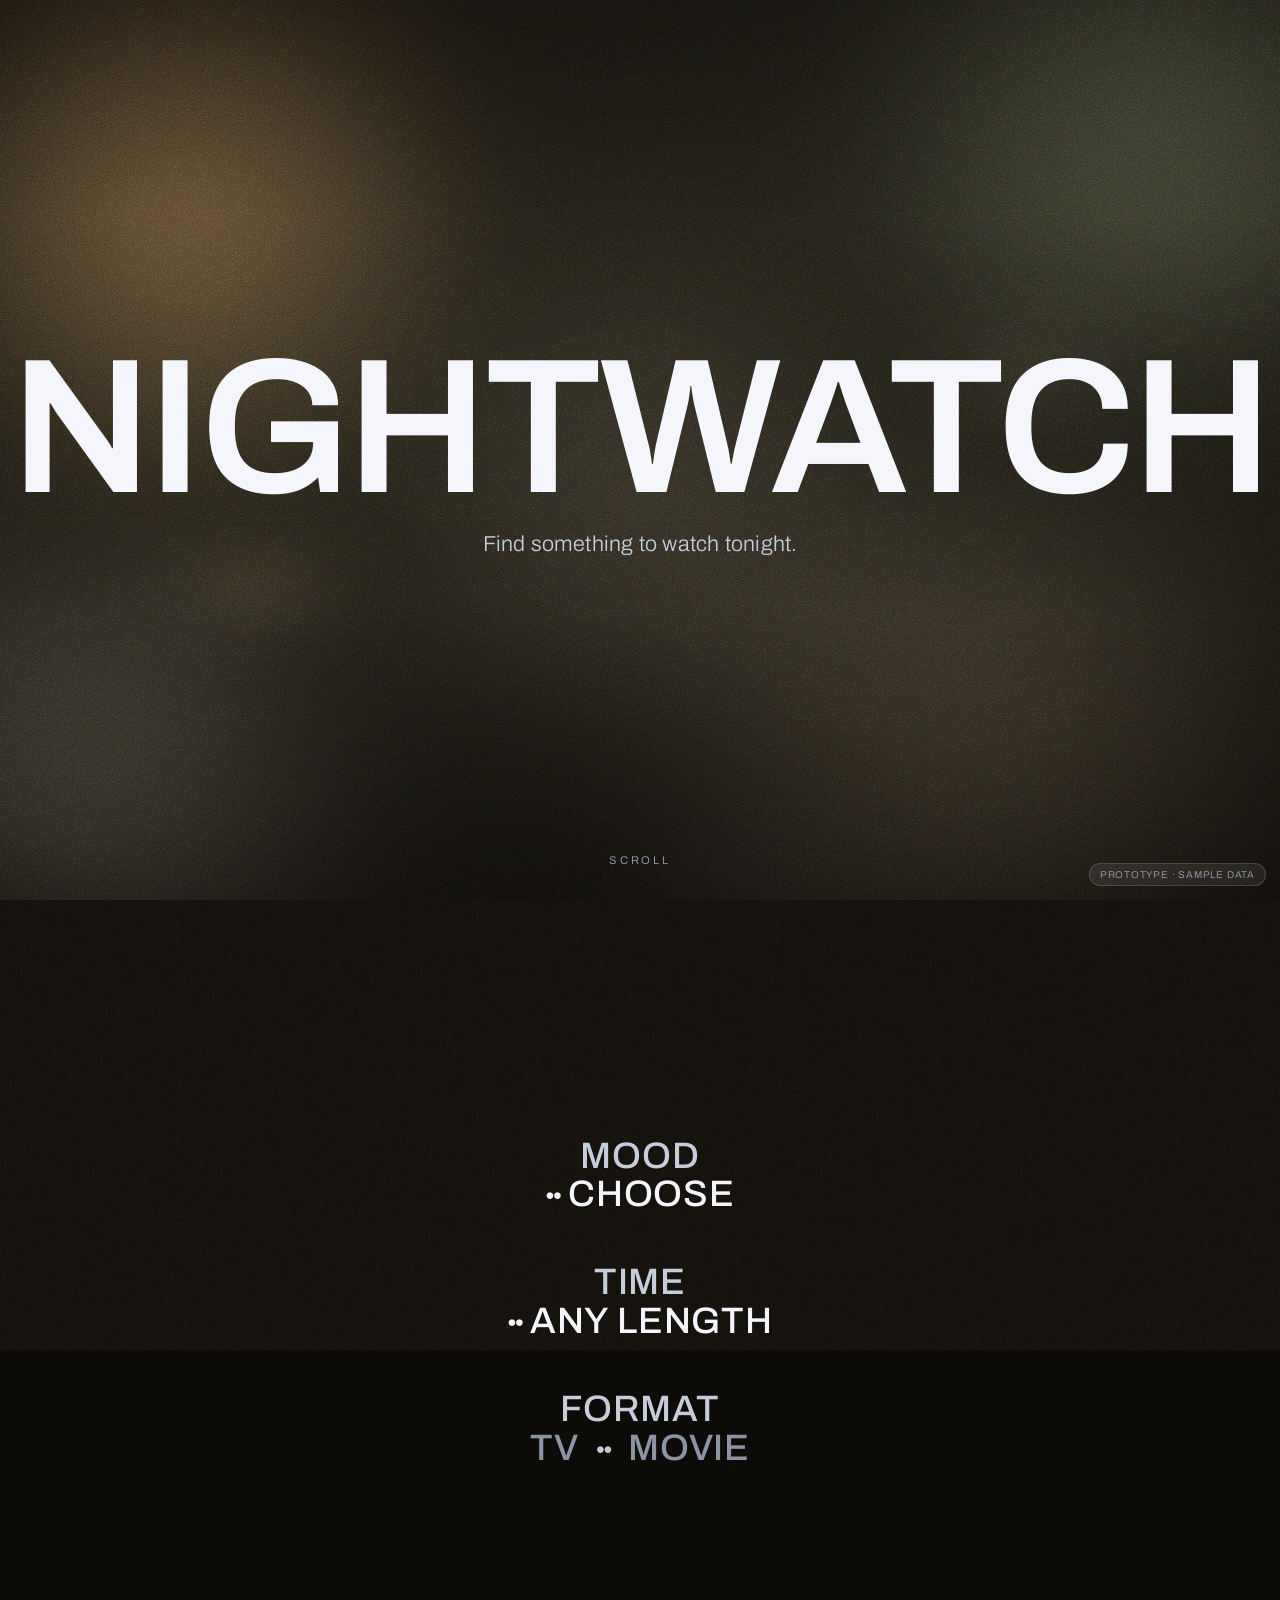
==== index.html @ 4f08831d "Fix hover info overlay hidden behind poster image (z-index)" ====
<!DOCTYPE html>
<html lang="en">
<head>
<meta charset="UTF-8" />
<meta name="viewport" content="width=device-width, initial-scale=1.0" />
<title>NightWatch — prototype</title>
<link rel="preconnect" href="https://fonts.googleapis.com" />
<link rel="preconnect" href="https://fonts.gstatic.com" crossorigin />
<link href="https://fonts.googleapis.com/css2?family=Archivo:wght@300;400;500;600;700&display=swap" rel="stylesheet" />
<style>
  :root {
    /* frosted pastel palette (from background inspo) */
    --sage: #b9c6ac;
    --blue: #a6bcc6;
    --cream: #ecebe0;
    --mist: #cdd6cf;

    --ink: #f4f6fb;          /* primary text (white) */
    --ink-dim: #c6cdda;      /* secondary text */
    --ink-faint: #8b93a4;    /* faint labels */
    --accent: #0a0a0a;       /* neutral black (no color accent) */
    --accent-warm: #0a0a0a;  /* neutral black (no color accent) */

    --font-display: "Archivo", "Helvetica Neue", Helvetica, Arial, sans-serif;
    --font-body: "Archivo", "Helvetica Neue", Helvetica, Arial, sans-serif;
    --font-mono: "Archivo", "Helvetica Neue", Helvetica, Arial, sans-serif;
  }

  * { box-sizing: border-box; }
  html { scroll-behavior: smooth; background: #0d0b08; }

  body {
    margin: 0;
    font-family: var(--font-body);
    color: var(--ink);
    min-height: 100vh;
    overflow-x: hidden;
    background: transparent;
  }

  /* moving, out-of-focus photographic backdrop */
  .bg { position: fixed; inset: 0; z-index: -1; overflow: hidden; background: #0d0b08; }
  .bg-scene {
    position: absolute; inset: -22%;
    filter: blur(72px) saturate(1.15);
    will-change: transform;
    animation: drift 46s ease-in-out infinite alternate;
    background:
      radial-gradient(38vw 40vw at 25% 30%, rgba(200,152,98,0.55) 0%, transparent 62%),   /* warm amber */
      radial-gradient(42vw 44vw at 78% 22%, rgba(150,160,120,0.42) 0%, transparent 60%),  /* sage */
      radial-gradient(46vw 48vw at 68% 78%, rgba(120,108,84,0.52) 0%, transparent 62%),   /* olive brown */
      radial-gradient(40vw 42vw at 20% 82%, rgba(212,198,170,0.40) 0%, transparent 60%),  /* cream fog */
      radial-gradient(32vw 32vw at 50% 55%, rgba(64,58,46,0.60) 0%, transparent 70%),     /* dark core */
      linear-gradient(155deg, #14110c 0%, #1b1a14 45%, #0f0d0a 100%);
  }
  .bg-streaks {
    position: absolute; inset: -25%;
    filter: blur(34px);
    opacity: 0.5;
    mix-blend-mode: screen;
    will-change: transform;
    animation: drift2 37s ease-in-out infinite alternate;
    background:
      radial-gradient(13vw 3vw at 30% 60%, rgba(255,190,120,0.55), transparent 70%),
      radial-gradient(10vw 2.4vw at 70% 44%, rgba(255,222,172,0.42), transparent 70%),
      radial-gradient(15vw 3vw at 56% 82%, rgba(200,240,205,0.22), transparent 70%);
  }
  .bg-veil {
    position: absolute; inset: 0;
    background:
      radial-gradient(120vw 92vh at 50% 42%, transparent 0%, rgba(8,7,5,0.30) 68%, rgba(6,5,4,0.72) 100%),
      linear-gradient(180deg, rgba(6,5,4,0.38) 0%, transparent 24%, transparent 68%, rgba(6,5,4,0.58) 100%);
  }
  @keyframes drift {
    0%   { transform: translate3d(-3%, -2%, 0) scale(1.14) rotate(0.6deg); }
    100% { transform: translate3d(4%, 3%, 0) scale(1.3) rotate(-0.6deg); }
  }
  @keyframes drift2 {
    0%   { transform: translate3d(2%, 1%, 0) scale(1.1); }
    100% { transform: translate3d(-3%, -2%, 0) scale(1.26); }
  }
  @media (prefers-reduced-motion: reduce) {
    .bg-scene, .bg-streaks { animation: none; }
  }

  /* film-grain overlay — coarse base layer */
  body::before {
    content: "";
    position: fixed;
    inset: -50%;
    width: 200%;
    height: 200%;
    z-index: 0;
    pointer-events: none;
    opacity: 0.85;
    background-image: url("data:image/svg+xml,%3Csvg xmlns='http://www.w3.org/2000/svg' width='200' height='200'%3E%3Cfilter id='n'%3E%3CfeTurbulence type='fractalNoise' baseFrequency='0.72' numOctaves='4' stitchTiles='stitch'/%3E%3C/filter%3E%3Crect width='100%25' height='100%25' filter='url(%23n)'/%3E%3C/svg%3E");
    mix-blend-mode: soft-light;
    animation: grain 0.6s steps(4) infinite;
  }
  /* film-grain overlay — fine sharp layer */
  body::after {
    content: "";
    position: fixed;
    inset: -50%;
    width: 200%;
    height: 200%;
    z-index: 0;
    pointer-events: none;
    opacity: 0.45;
    background-image: url("data:image/svg+xml,%3Csvg xmlns='http://www.w3.org/2000/svg' width='140' height='140'%3E%3Cfilter id='m'%3E%3CfeTurbulence type='fractalNoise' baseFrequency='1.1' numOctaves='2' stitchTiles='stitch'/%3E%3C/filter%3E%3Crect width='100%25' height='100%25' filter='url(%23m)'/%3E%3C/svg%3E");
    mix-blend-mode: overlay;
    animation: grain 0.5s steps(3) infinite reverse;
  }
  @keyframes grain {
    0%   { transform: translate(0, 0); }
    25%  { transform: translate(-4%, 3%); }
    50%  { transform: translate(3%, -4%); }
    75%  { transform: translate(-3%, -2%); }
    100% { transform: translate(2%, 4%); }
  }
  @media (prefers-reduced-motion: reduce) {
    body::before, body::after { animation: none; }
  }

  /* ---------- HERO ---------- */
  .hero {
    position: sticky;
    top: 0;
    height: 100vh;
    display: flex;
    flex-direction: column;
    align-items: center;
    justify-content: center;
    text-align: center;
    z-index: 1;
    will-change: opacity, transform;
  }
  .hero-title {
    font-family: var(--font-display);
    font-weight: 600;
    letter-spacing: -0.02em;
    line-height: 0.88;
    margin: 0;
    font-size: clamp(3rem, 15vw, 14rem);
    color: var(--ink);
    white-space: nowrap;
  }
  .hero-tagline {
    margin: 20px 0 0;
    font-family: var(--font-body);
    font-size: clamp(0.95rem, 2vw, 1.35rem);
    font-weight: 300;
    color: var(--ink-dim);
    letter-spacing: 0.01em;
  }
  .scroll-cue {
    position: absolute;
    bottom: 34px;
    font-family: var(--font-mono);
    color: var(--ink-faint);
    font-size: 0.7rem;
    letter-spacing: 0.25em;
    text-transform: uppercase;
    animation: bob 2.2s ease-in-out infinite;
  }
  @keyframes bob {
    0%, 100% { transform: translateY(0); opacity: 0.6; }
    50% { transform: translateY(6px); opacity: 1; }
  }

  /* ---------- CHOOSER ---------- */
  .chooser {
    position: relative;
    z-index: 2;
    min-height: 100vh;
    display: flex;
    flex-direction: column;
    align-items: center;
    justify-content: center;
    gap: 40px;
    padding: 80px 24px;
    text-align: center;
  }
  /* ---------- CHOOSER (end-credits style) ---------- */
  .credits {
    display: flex;
    flex-direction: column;
    align-items: center;
    gap: clamp(30px, 5.5vh, 58px);
    font-family: var(--font-display);
    text-transform: uppercase;
    color: var(--ink);
  }
  .credit {
    position: relative;
    cursor: pointer;
    text-align: center;
    line-height: 1.05;
    letter-spacing: 0.05em;
    font-weight: 500;
  }
  .credit-role {
    display: block;
    font-size: clamp(1.3rem, 3.2vw, 2.3rem);
    color: var(--ink-dim);
  }
  .credit-value {
    display: block;
    font-size: clamp(1.3rem, 3.2vw, 2.3rem);
    color: var(--ink);
    transition: opacity 0.2s, color 0.2s;
  }
  .credit-value::before {
    content: "\25CF\25CF";
    font-size: 0.42em;
    vertical-align: 0.4em;
    letter-spacing: -0.12em;
    margin-right: 0.5em;
  }
  .credit:hover .credit-value { opacity: 0.6; }
  .credit.chosen .credit-value { color: #fff; }
  .credit .menu { letter-spacing: normal; }

  /* format row (TV / Movie) */
  .credit.credit-format { cursor: default; }
  .credit.credit-format:hover .credit-value { opacity: 1; }
  .credit-value.fmt::before { content: none; }
  .type-word {
    cursor: pointer;
    color: var(--ink-faint);
    transition: color 0.2s, opacity 0.2s;
  }
  .type-word:hover { color: var(--ink); opacity: 0.85; }
  .type-word.active { color: #fff; }
  .fmt-dots {
    font-size: 0.42em;
    vertical-align: 0.4em;
    letter-spacing: -0.12em;
    margin: 0 0.55em;
    color: var(--ink-dim);
  }

  /* dropdown */
  .menu {
    position: absolute;
    top: calc(100% + 16px);
    left: 50%;
    transform: translateX(-50%) translateY(6px);
    min-width: 300px;
    background: rgba(18, 15, 11, 0.9);
    backdrop-filter: blur(20px) saturate(1.1);
    -webkit-backdrop-filter: blur(20px) saturate(1.1);
    border: 1px solid rgba(255, 255, 255, 0.12);
    border-radius: 6px;
    box-shadow: 0 26px 70px rgba(0, 0, 0, 0.6);
    padding: 10px;
    opacity: 0;
    visibility: hidden;
    transition: opacity 0.2s, transform 0.2s;
    z-index: 20;
    text-align: center;
  }
  .menu.open { opacity: 1; visibility: visible; transform: translateX(-50%) translateY(0); }
  .menu-item {
    display: flex; flex-direction: column; gap: 3px;
    padding: 12px 16px; border-radius: 4px; cursor: pointer;
    transition: background 0.15s;
  }
  .menu-item:hover { background: rgba(255, 255, 255, 0.06); }
  .menu-item .mi-title {
    font-family: var(--font-display); font-size: 1rem; font-weight: 500;
    text-transform: uppercase; letter-spacing: 0.05em; color: #fff; line-height: 1.25;
  }
  .menu-item .mi-title::before {
    content: "\25CF\25CF";
    font-size: 0.4em; vertical-align: 0.35em;
    letter-spacing: -0.12em; margin-right: 0.5em;
    opacity: 0; transition: opacity 0.15s;
  }
  .menu-item:hover .mi-title::before { opacity: 1; }
  .menu-item .mi-sub {
    font-family: var(--font-body); font-size: 0.82rem; font-weight: 400;
    text-transform: none; color: var(--ink-dim);
    letter-spacing: 0.01em; line-height: 1.45; margin-top: 1px;
  }

  /* show me */
  .showme-wrap { min-height: 56px; display: flex; align-items: center; justify-content: center; }
  .showme {
    font-family: var(--font-display);
    font-size: clamp(1.4rem, 3.2vw, 2.2rem);
    font-weight: 500;
    cursor: pointer;
    color: var(--ink);
    letter-spacing: -0.01em;
    opacity: 0;
    transform: translateY(10px);
    transition: opacity 0.4s, transform 0.4s;
    pointer-events: none;
  }
  .showme.visible { opacity: 1; transform: translateY(0); pointer-events: auto; }
  .showme::after { content: " \2192"; }
  .showme:hover { opacity: 0.6; }

  /* ---------- RESULTS (row of posters, hover to enlarge) ---------- */
  .results-wrap {
    position: relative;
    z-index: 2;
    min-height: 90vh;
    display: flex;
    flex-direction: column;
    align-items: center;
    justify-content: center;
    padding: 40px 24px 120px;
    gap: 26px;
  }

  .results {
    display: flex;
    flex-wrap: nowrap;
    justify-content: center;
    align-items: center;
    gap: clamp(12px, 1.6vw, 24px);
    width: 100%;
    max-width: 1200px;
    min-height: 420px;
  }

  .poster-item {
    position: relative;
    flex: 0 0 auto;
    width: clamp(96px, 12.5vw, 165px);
    aspect-ratio: 2 / 3;
    border-radius: 6px;
    overflow: hidden;
    cursor: pointer;
    box-shadow: 0 14px 34px rgba(40, 45, 55, 0.22);
    transition: width 0.55s cubic-bezier(0.2, 0.75, 0.2, 1),
                box-shadow 0.4s, border-radius 0.4s;
    animation: rise 0.6s ease both;
  }
  @keyframes rise { from { opacity: 0; transform: translateY(22px);} to { opacity: 1; transform: translateY(0);} }
  .poster-item:hover {
    width: clamp(260px, 32vw, 380px);
    z-index: 10;
    box-shadow: 0 30px 70px rgba(40, 45, 55, 0.4);
    border-radius: 8px;
  }

  .poster-bg {
    position: absolute; inset: 0;
    display: flex; align-items: flex-end;
    padding: 16px;
    background-size: cover;
    background-position: center;
    background-repeat: no-repeat;
  }
  .poster-img {
    position: absolute; inset: 0;
    width: 100%; height: 100%;
    object-fit: cover;
    display: block;
    z-index: 1;
    transition: filter 0.45s ease;
  }
  .poster-item:hover .poster-img { filter: brightness(0.42) saturate(0.95); }
  .poster-name {
    font-family: var(--font-display);
    font-weight: 700;
    color: #fff;
    font-size: 1.15rem;
    line-height: 1.1;
    text-shadow: 0 2px 16px rgba(0,0,0,0.5);
    transition: opacity 0.3s;
  }
  .poster-item:hover .poster-name { opacity: 0; }

  .poster-badge {
    position: absolute; top: 14px; left: 14px;
    z-index: 3;
    font-family: var(--font-mono);
    font-size: 0.6rem; font-weight: 500;
    text-transform: uppercase; letter-spacing: 0.1em;
    color: #fff;
    background: rgba(0,0,0,0.35);
    backdrop-filter: blur(4px);
    padding: 4px 8px; border-radius: 4px;
  }

  .info {
    position: absolute; inset: 0;
    z-index: 2;
    background: linear-gradient(180deg, rgba(8,7,5,0.28) 0%, rgba(8,7,5,0.40) 55%, rgba(8,7,5,0.62) 100%);
    padding: 22px;
    display: flex; flex-direction: column; justify-content: flex-end; gap: 8px;
    opacity: 0;
    transition: opacity 0.4s ease 0.1s;
    pointer-events: none;
    color: #fff;
  }
  .poster-item:hover .info { opacity: 1; pointer-events: auto; }
  .info h3 { font-family: var(--font-display); margin: 0; font-size: 1.5rem; font-weight: 700; line-height: 1.05; }
  .info .meta {
    font-family: var(--font-mono);
    font-size: 0.7rem; letter-spacing: 0.06em;
    color: rgba(255,255,255,0.82);
    display: flex; flex-wrap: wrap; gap: 4px 12px;
  }
  .info .overview {
    font-family: var(--font-body); font-weight: 300; font-size: 0.85rem; line-height: 1.5;
    color: rgba(255,255,255,0.9);
    display: -webkit-box; -webkit-line-clamp: 4; line-clamp: 4; -webkit-box-orient: vertical; overflow: hidden;
  }
  .info .stream-label {
    font-family: var(--font-mono); font-size: 0.6rem; letter-spacing: 0.1em; text-transform: uppercase;
    color: rgba(255,255,255,0.6); margin-top: 2px;
  }
  .chips { display: flex; flex-wrap: wrap; gap: 5px; }
  .chip {
    font-family: var(--font-mono); font-size: 0.66rem;
    padding: 3px 8px; border-radius: 4px;
    background: rgba(255,255,255,0.18); color: #fff;
  }
  .watched-btn {
    margin-top: 8px;
    align-self: flex-start;
    border: 1.5px solid rgba(255,255,255,0.5);
    background: transparent;
    color: #fff;
    font-family: var(--font-mono);
    font-size: 0.72rem; letter-spacing: 0.06em; text-transform: uppercase;
    padding: 8px 14px; border-radius: 6px; cursor: pointer;
    transition: all 0.18s;
  }
  .watched-btn:hover { background: rgba(255,255,255,0.15); border-color: #fff; }
  .poster-item.watched .watched-btn { background: var(--accent-warm); border-color: var(--accent-warm); }
  .poster-item.watched::after {
    content: "✓ Watched"; position: absolute; top: 14px; right: 14px; z-index: 4;
    font-family: var(--font-mono); font-size: 0.6rem; letter-spacing: 0.06em;
    background: var(--accent-warm); color: #fff; padding: 4px 8px; border-radius: 4px;
  }
  .poster-item.watched .poster-bg { filter: grayscale(0.6) brightness(0.75); }

  .empty {
    font-family: var(--font-body); font-weight: 300;
    text-align: center; color: var(--ink-dim); max-width: 480px;
  }

  .proto-tag {
    position: fixed; bottom: 14px; right: 14px; z-index: 50;
    font-family: var(--font-mono);
    font-size: 0.62rem; letter-spacing: 0.08em; text-transform: uppercase;
    color: var(--ink-faint);
    background: rgba(255,255,255,0.08);
    border: 1px solid rgba(255,255,255,0.15);
    padding: 5px 10px; border-radius: 999px;
  }
</style>
</head>
<body>
  <div class="bg" aria-hidden="true">
    <div class="bg-scene"></div>
    <div class="bg-streaks"></div>
    <div class="bg-veil"></div>
  </div>

  <!-- HERO -->
  <header class="hero" id="hero">
    <h1 class="hero-title">NIGHTWATCH</h1>
    <p class="hero-tagline">Find something to watch tonight.</p>
    <div class="scroll-cue">scroll</div>
  </header>

  <!-- CHOOSER -->
  <main class="chooser" id="chooser">
    <div class="credits">
      <div class="credit" id="mood-word">
        <span class="credit-role">Mood</span>
        <span class="credit-value" id="mood-value">Choose</span>
        <div class="menu" id="mood-menu"></div>
      </div>
      <div class="credit" id="time-word">
        <span class="credit-role">Time</span>
        <span class="credit-value" id="time-value">Any length</span>
        <div class="menu" id="time-menu"></div>
      </div>
      <div class="credit credit-format">
        <span class="credit-role">Format</span>
        <span class="credit-value fmt">
          <span class="type-word" id="type-tv" data-type="tv">TV</span>
          <span class="fmt-dots">●●</span>
          <span class="type-word" id="type-movie" data-type="movie">Movie</span>
        </span>
      </div>
    </div>

    <div class="showme-wrap">
      <span class="showme" id="showme">show me</span>
    </div>
  </main>

  <!-- RESULTS -->
  <section class="results-wrap" id="results-wrap">
    <div class="results" id="results"></div>
  </section>

  <div class="proto-tag">prototype · sample data</div>

<script>
/* ---------------- Sample catalog (self-contained, no key needed) ---------------- */
const CATALOG = [
  { id:1001, type:"movie", title:"The Quiet Coast", rating:7.4, runtime:96, year:"2022",
    overview:"A burnt-out chef retreats to a sleepy seaside town and slowly rediscovers what matters over long, warm evenings.",
    genres:[18,10749], providers:["Netflix","Prime Video"] },
  { id:1002, type:"movie", title:"Midnight Circuit", rating:7.9, runtime:118, year:"2023",
    overview:"A heist crew has one night to pull off the impossible before the city's power grid reboots.",
    genres:[28,53], providers:["Max"] },
  { id:1003, type:"movie", title:"Grandma's Time Machine", rating:7.1, runtime:88, year:"2021",
    overview:"Two kids and their inventor grandmother bumble through history in a shed that shouldn't work.",
    genres:[10751,16], providers:["Disney+"] },
  { id:1004, type:"movie", title:"Laugh Track", rating:6.8, runtime:92, year:"2024",
    overview:"A washed-up comedian accidentally becomes the manager of the world's worst improv troupe.",
    genres:[35], providers:["Prime Video","Hulu"] },
  { id:1005, type:"movie", title:"The Last Signal", rating:8.1, runtime:134, year:"2020",
    overview:"A lone radio astronomer picks up a message that rewrites everything we thought we knew about home.",
    genres:[878,18], providers:["Apple TV+"] },
  { id:1006, type:"movie", title:"Paper Lanterns", rating:7.6, runtime:74, year:"2023",
    overview:"A quiet, beautiful documentary following four families as they prepare for a small-town festival.",
    genres:[99], providers:["Netflix"] },
  { id:1007, type:"movie", title:"Vault 9", rating:6.5, runtime:105, year:"2019",
    overview:"A detective and a thief are locked in the same bank vault — and only one of them is telling the truth.",
    genres:[80,9648], providers:["Max","Prime Video"] },
  { id:1008, type:"movie", title:"Sunday Slow", rating:7.0, runtime:28, year:"2024",
    overview:"A gentle short film about a cat, a cup of tea, and the perfect lazy afternoon.",
    genres:[35,10751], providers:["Apple TV+"] },
  { id:1009, type:"movie", title:"Neon Harbor", rating:7.3, runtime:112, year:"2023",
    overview:"A street racer with nothing left to lose takes one final job across a rain-soaked megacity.",
    genres:[28,12], providers:["Netflix"] },
  { id:1010, type:"movie", title:"The Weight of Water", rating:8.4, runtime:128, year:"2021",
    overview:"Two estranged sisters reunite for one summer that will change how they remember everything.",
    genres:[18,10749], providers:["Max"] },
  { id:2001, type:"tv", title:"Harbor Lights", rating:8.3, runtime:50, year:"2021",
    overview:"Interwoven stories of a small fishing town, told across the seasons of a single unforgettable year.",
    genres:[18], providers:["Netflix"] },
  { id:2002, type:"tv", title:"Cosmic Drift", rating:8.0, runtime:45, year:"2022",
    overview:"The misfit crew of a salvage ship stumbles into a mystery that spans the edge of known space.",
    genres:[10765,10759], providers:["Max","Apple TV+"] },
  { id:2003, type:"tv", title:"Office Hours", rating:7.7, runtime:25, year:"2020",
    overview:"A mockumentary sitcom about the least productive, most lovable team in a struggling startup.",
    genres:[35], providers:["Hulu"] },
  { id:2004, type:"tv", title:"The Willowmere Case", rating:8.5, runtime:55, year:"2023",
    overview:"A cold-case detective returns to her hometown to solve the disappearance that shaped her childhood.",
    genres:[9648,80], providers:["Prime Video"] },
  { id:2005, type:"tv", title:"Tiny Explorers", rating:7.2, runtime:22, year:"2021",
    overview:"A warm animated series where curious kids and a friendly robot discover how the world works.",
    genres:[16,10751], providers:["Disney+"] },
  { id:2006, type:"tv", title:"Night Kitchen", rating:7.4, runtime:30, year:"2024",
    overview:"Comfort-food chefs cook through the small hours, sharing stories with the city's night owls.",
    genres:[35,18], providers:["Netflix","Hulu"] },
  { id:2007, type:"tv", title:"Signal Fire", rating:8.1, runtime:48, year:"2022",
    overview:"When the world goes dark, a group of strangers keeps a lighthouse — and each other — alive.",
    genres:[18,10765], providers:["Apple TV+"] },
  { id:2008, type:"tv", title:"The Long Con", rating:7.9, runtime:52, year:"2023",
    overview:"A charming grifter assembles a crew of misfits for the score of a lifetime, one mark at a time.",
    genres:[80,35], providers:["Max"] },
];

const GENRE_NAMES = {
  28:"Action", 12:"Adventure", 16:"Animation", 35:"Comedy", 80:"Crime",
  99:"Documentary", 18:"Drama", 10751:"Family", 14:"Fantasy", 9648:"Mystery",
  10749:"Romance", 878:"Sci-Fi", 53:"Thriller", 10759:"Action & Adventure",
  10765:"Sci-Fi & Fantasy", 27:"Horror", 36:"History", 37:"Western",
  10402:"Music", 10752:"War", 10768:"War & Politics", 10762:"Kids",
  10763:"News", 10764:"Reality", 10766:"Soap", 10767:"Talk", 10770:"TV Movie",
};

const MOODS = [
  { key:"popcorn", title:"Popcorn blockbuster", sub:"Big, loud, edge-of-your-seat fun", genres:[28,12,53,10759] },
  { key:"cozy", title:"Cozy comfort watch", sub:"Warm, easy, feel-good", genres:[35,10749,10751] },
  { key:"gripping", title:"Keep me guessing", sub:"Twists, crime & mystery", genres:[9648,80,53] },
  { key:"think", title:"Slow contemplation", sub:"Thoughtful drama & docs", genres:[18,99] },
  { key:"laugh", title:"Just make me laugh", sub:"Pure comedy", genres:[35] },
  { key:"feels", title:"All the feels", sub:"Romance & big emotions", genres:[18,10749] },
  { key:"escape", title:"A beautiful escape", sub:"Sci-fi & fantasy worlds", genres:[878,14,10765] },
  { key:"family", title:"Family movie night", sub:"Something for everyone", genres:[10751,16] },
];

const TIMES = [
  { value:0,   title:"however long", sub:"No time limit" },
  { value:30,  title:"a quick 30 min", sub:"Short & sweet" },
  { value:60,  title:"about an hour", sub:"One episode-ish" },
  { value:90,  title:"90 minutes", sub:"A tidy movie night" },
  { value:120, title:"a couple of hours", sub:"A proper feature" },
  { value:150, title:"all evening", sub:"Go epic" },
];

const state = {
  mood: null, time: null, types: new Set(),
  watched: loadWatched(),
};
function loadWatched() {
  try { return new Set(JSON.parse(localStorage.getItem("nw_watched") || "[]")); }
  catch { return new Set(); }
}
function saveWatched() { localStorage.setItem("nw_watched", JSON.stringify([...state.watched])); }

const el = {
  hero: document.getElementById("hero"),
  moodWord: document.getElementById("mood-word"),
  moodMenu: document.getElementById("mood-menu"),
  moodValue: document.getElementById("mood-value"),
  timeWord: document.getElementById("time-word"),
  timeMenu: document.getElementById("time-menu"),
  timeValue: document.getElementById("time-value"),
  typeTv: document.getElementById("type-tv"),
  typeMovie: document.getElementById("type-movie"),
  showme: document.getElementById("showme"),
  results: document.getElementById("results"),
};

/* hero fade on scroll */
window.addEventListener("scroll", () => {
  const p = Math.min(window.scrollY / (window.innerHeight * 0.6), 1);
  el.hero.style.opacity = String(1 - p);
  el.hero.style.transform = `scale(${1 - p * 0.06})`;
}, { passive: true });

/* build menus */
function buildMenu(menuEl, items, onPick) {
  menuEl.innerHTML = items.map((it, i) =>
    `<div class="menu-item" data-i="${i}">
       <span class="mi-title">${it.title}</span>
       <span class="mi-sub">${it.sub}</span>
     </div>`).join("");
  menuEl.querySelectorAll(".menu-item").forEach(node => {
    node.addEventListener("click", (e) => {
      e.stopPropagation();
      onPick(items[Number(node.dataset.i)]);
      closeMenus();
    });
  });
}
buildMenu(el.moodMenu, MOODS, (m) => {
  state.mood = m; el.moodValue.textContent = m.title;
  el.moodWord.classList.add("chosen"); maybeShowCta();
});
buildMenu(el.timeMenu, TIMES, (t) => {
  state.time = t; el.timeValue.textContent = t.title;
  el.timeWord.classList.add("chosen"); maybeShowCta();
});

el.moodWord.addEventListener("click", (e) => { e.stopPropagation(); toggleMenu(el.moodMenu); });
el.timeWord.addEventListener("click", (e) => { e.stopPropagation(); toggleMenu(el.timeMenu); });
function toggleMenu(menu) {
  const open = menu.classList.contains("open");
  closeMenus();
  if (!open) menu.classList.add("open");
}
function closeMenus() { el.moodMenu.classList.remove("open"); el.timeMenu.classList.remove("open"); }
document.addEventListener("click", closeMenus);

function pickType(type) {
  if (state.types.has(type)) state.types.delete(type);
  else state.types.add(type);
  el.typeTv.classList.toggle("active", state.types.has("tv"));
  el.typeMovie.classList.toggle("active", state.types.has("movie"));
  maybeShowCta();
}
el.typeTv.addEventListener("click", (e) => { e.stopPropagation(); pickType("tv"); });
el.typeMovie.addEventListener("click", (e) => { e.stopPropagation(); pickType("movie"); });

function maybeShowCta() {
  el.showme.classList.toggle("visible", !!(state.mood || state.time || state.types.size));
}
el.showme.addEventListener("click", (e) => { e.stopPropagation(); showResults(); });

/* ---------------- TMDb live data ---------------- */
const TMDB_KEY = "6621d30d1b3228627a6915c46c8f94c6";
const IMG_BASE = "https://image.tmdb.org/t/p/w500";
const PROVIDER_REGIONS = ["NL", "US", "GB"];

let shownIds = [];
let currentPool = [];
const providerCache = new Map();

function wid(item) { return item.type + ":" + item.id; }

function shuffle(arr) {
  for (let i = arr.length - 1; i > 0; i--) {
    const j = Math.floor(Math.random() * (i + 1));
    [arr[i], arr[j]] = [arr[j], arr[i]];
  }
  return arr;
}

async function discover(mediaType) {
  const p = new URLSearchParams({
    api_key: TMDB_KEY,
    sort_by: "popularity.desc",
    "vote_count.gte": "150",
    include_adult: "false",
    page: "1",
  });
  if (state.mood) p.set("with_genres", state.mood.genres.join("|"));
  if (mediaType === "movie" && state.time && state.time.value > 0) {
    p.set("with_runtime.lte", String(state.time.value));
  }
  const res = await fetch(`https://api.themoviedb.org/3/discover/${mediaType}?${p.toString()}`);
  if (!res.ok) throw new Error("TMDb " + res.status);
  const data = await res.json();
  return (data.results || []).map(r => ({
    id: r.id,
    type: mediaType,
    title: mediaType === "movie" ? r.title : r.name,
    rating: r.vote_average || 0,
    year: ((mediaType === "movie" ? r.release_date : r.first_air_date) || "").slice(0, 4),
    overview: r.overview || "No description available.",
    genres: r.genre_ids || [],
    poster: r.poster_path ? IMG_BASE + r.poster_path : null,
    providers: null,
  }));
}

async function buildPool() {
  const types = state.types.size ? [...state.types] : ["movie", "tv"];
  const lists = await Promise.all(types.map(t => discover(t).catch(() => [])));
  const seen = new Set();
  const pool = lists.flat().filter(x => {
    if (!x.poster) return false;
    const k = wid(x);
    if (seen.has(k)) return false;
    seen.add(k);
    return true;
  });
  return shuffle(pool);
}

async function fetchProviders(item) {
  const key = wid(item);
  if (providerCache.has(key)) return providerCache.get(key);
  try {
    const res = await fetch(`https://api.themoviedb.org/3/${item.type}/${item.id}/watch/providers?api_key=${TMDB_KEY}`);
    const data = await res.json();
    const results = data.results || {};
    let region = null;
    for (const code of PROVIDER_REGIONS) { if (results[code]) { region = results[code]; break; } }
    const flat = (region && region.flatrate) || [];
    const names = flat.slice(0, 4).map(p => p.provider_name);
    providerCache.set(key, names);
    return names;
  } catch {
    return [];
  }
}

/* posters */
function posterGradient(title) {
  let h = 0;
  for (const c of title) h = (h * 31 + c.charCodeAt(0)) % 360;
  const h2 = (h + 35) % 360;
  return `linear-gradient(150deg, hsl(${h} 45% 30%) 0%, hsl(${h2} 50% 16%) 100%)`;
}
function genreNames(ids) { return ids.map(id => GENRE_NAMES[id]).filter(Boolean); }

function createCard(item) {
  const card = document.createElement("article");
  card.className = "poster-item";
  const gnames = genreNames(item.genres);
  const posterImg = item.poster
    ? `<img class="poster-img" src="${item.poster}" alt="${(item.title || "").replace(/"/g, "&quot;")} poster" loading="lazy" onerror="this.remove()">`
    : "";
  card.innerHTML = `
    <div class="poster-bg" style="background:${posterGradient(item.title)}"><div class="poster-name">${item.title}</div></div>
    ${posterImg}
    <span class="poster-badge">${item.type === "movie" ? "Film" : "Series"}</span>
    <div class="info">
      <h3>${item.title}</h3>
      <div class="meta">
        <span>${item.year || "—"}</span><span>★ ${item.rating.toFixed(1)}</span>
        <span>${gnames.slice(0, 3).join(" · ")}</span>
      </div>
      <p class="overview">${item.overview}</p>
      <span class="stream-label">Stream on</span>
      <div class="chips"></div>
      <button class="watched-btn" type="button">Watched it</button>
    </div>`;
  card.querySelector(".watched-btn").addEventListener("click", (e) => {
    e.stopPropagation();
    onWatched(item, card);
  });
  populateProviders(item, card);
  return card;
}

async function populateProviders(item, card) {
  const chips = card.querySelector(".chips");
  const label = card.querySelector(".stream-label");
  const list = item.providers || await fetchProviders(item);
  item.providers = list;
  if (!card.isConnected) return;
  if (list.length) {
    chips.innerHTML = list.map(p => `<span class="chip">${p}</span>`).join("");
  } else {
    label.textContent = "Not on major streaming here";
    chips.innerHTML = "";
  }
}

function onWatched(item, card) {
  state.watched.add(wid(item));
  saveWatched();
  shownIds = shownIds.filter(id => id !== wid(item));
  const replacement = currentPool.find(x => !state.watched.has(wid(x)) && !shownIds.includes(wid(x)));
  if (replacement) {
    shownIds.push(wid(replacement));
    card.replaceWith(createCard(replacement));
  } else {
    card.style.transition = "opacity 0.4s ease, width 0.4s ease";
    card.style.opacity = "0";
    setTimeout(() => card.remove(), 400);
  }
}

async function showResults() {
  el.results.innerHTML = `<div class="empty">Finding something to watch…</div>`;
  scrollToResults();
  let pool;
  try {
    pool = await buildPool();
  } catch (err) {
    el.results.innerHTML = `<div class="empty">Couldn't reach the movie database — check your connection and try again.</div>`;
    return;
  }
  currentPool = pool.filter(x => !state.watched.has(wid(x)));
  const items = currentPool.slice(0, 5);
  shownIds = items.map(wid);
  el.results.innerHTML = "";
  if (items.length === 0) {
    el.results.innerHTML = `<div class="empty">Nothing matched those choices — try a different mood, format, or more time.</div>`;
    return;
  }
  items.forEach(item => el.results.appendChild(createCard(item)));
}

function scrollToResults() {
  setTimeout(() => document.getElementById("results-wrap").scrollIntoView({ behavior: "smooth", block: "start" }), 60);
}
</script>
</body>
</html>
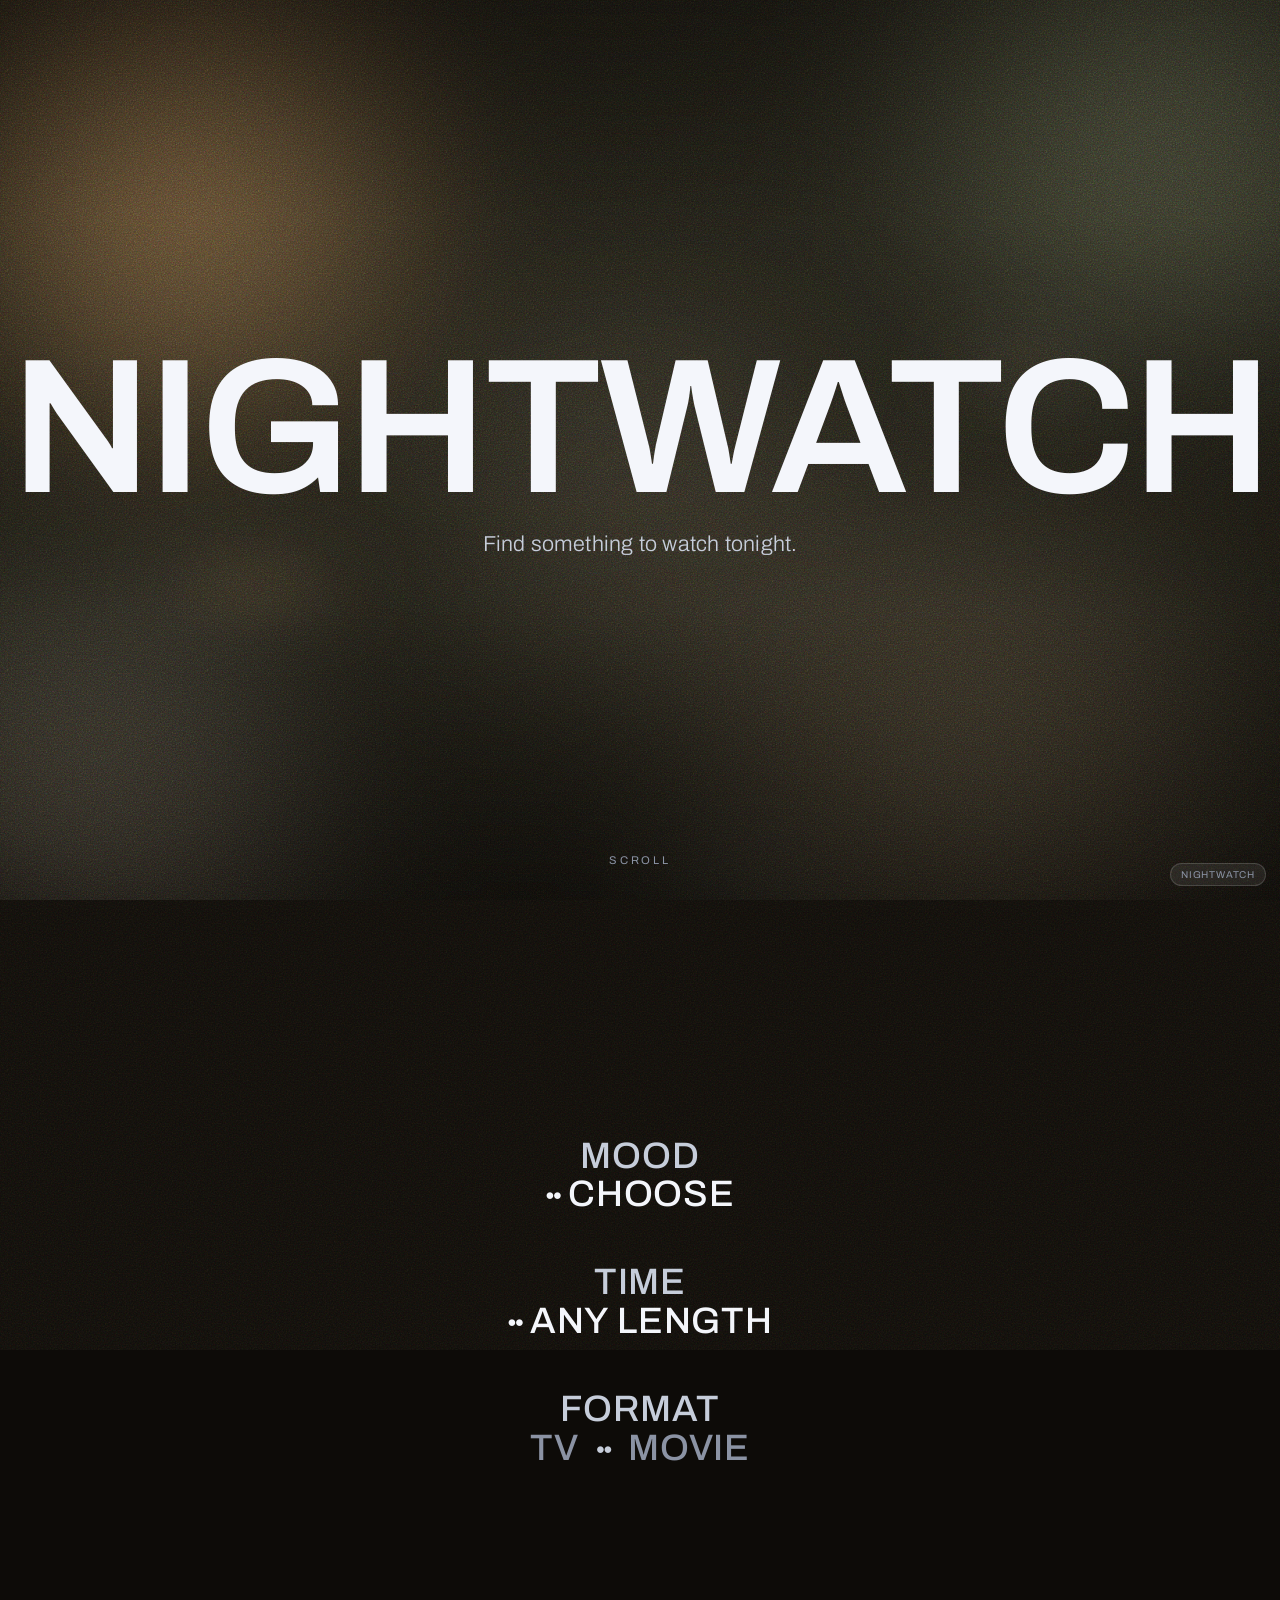
==== commit 0d684e48: "Rename footer tag to nightwatch; ensure hover overlay live" ====
--- a/index.html
+++ b/index.html
@@ -504,7 +504,7 @@
     <div class="results" id="results"></div>
   </section>
 
-  <div class="proto-tag">prototype · sample data</div>
+  <div class="proto-tag">nightwatch</div>
 
 <script>
 /* ---------------- Sample catalog (self-contained, no key needed) ---------------- */
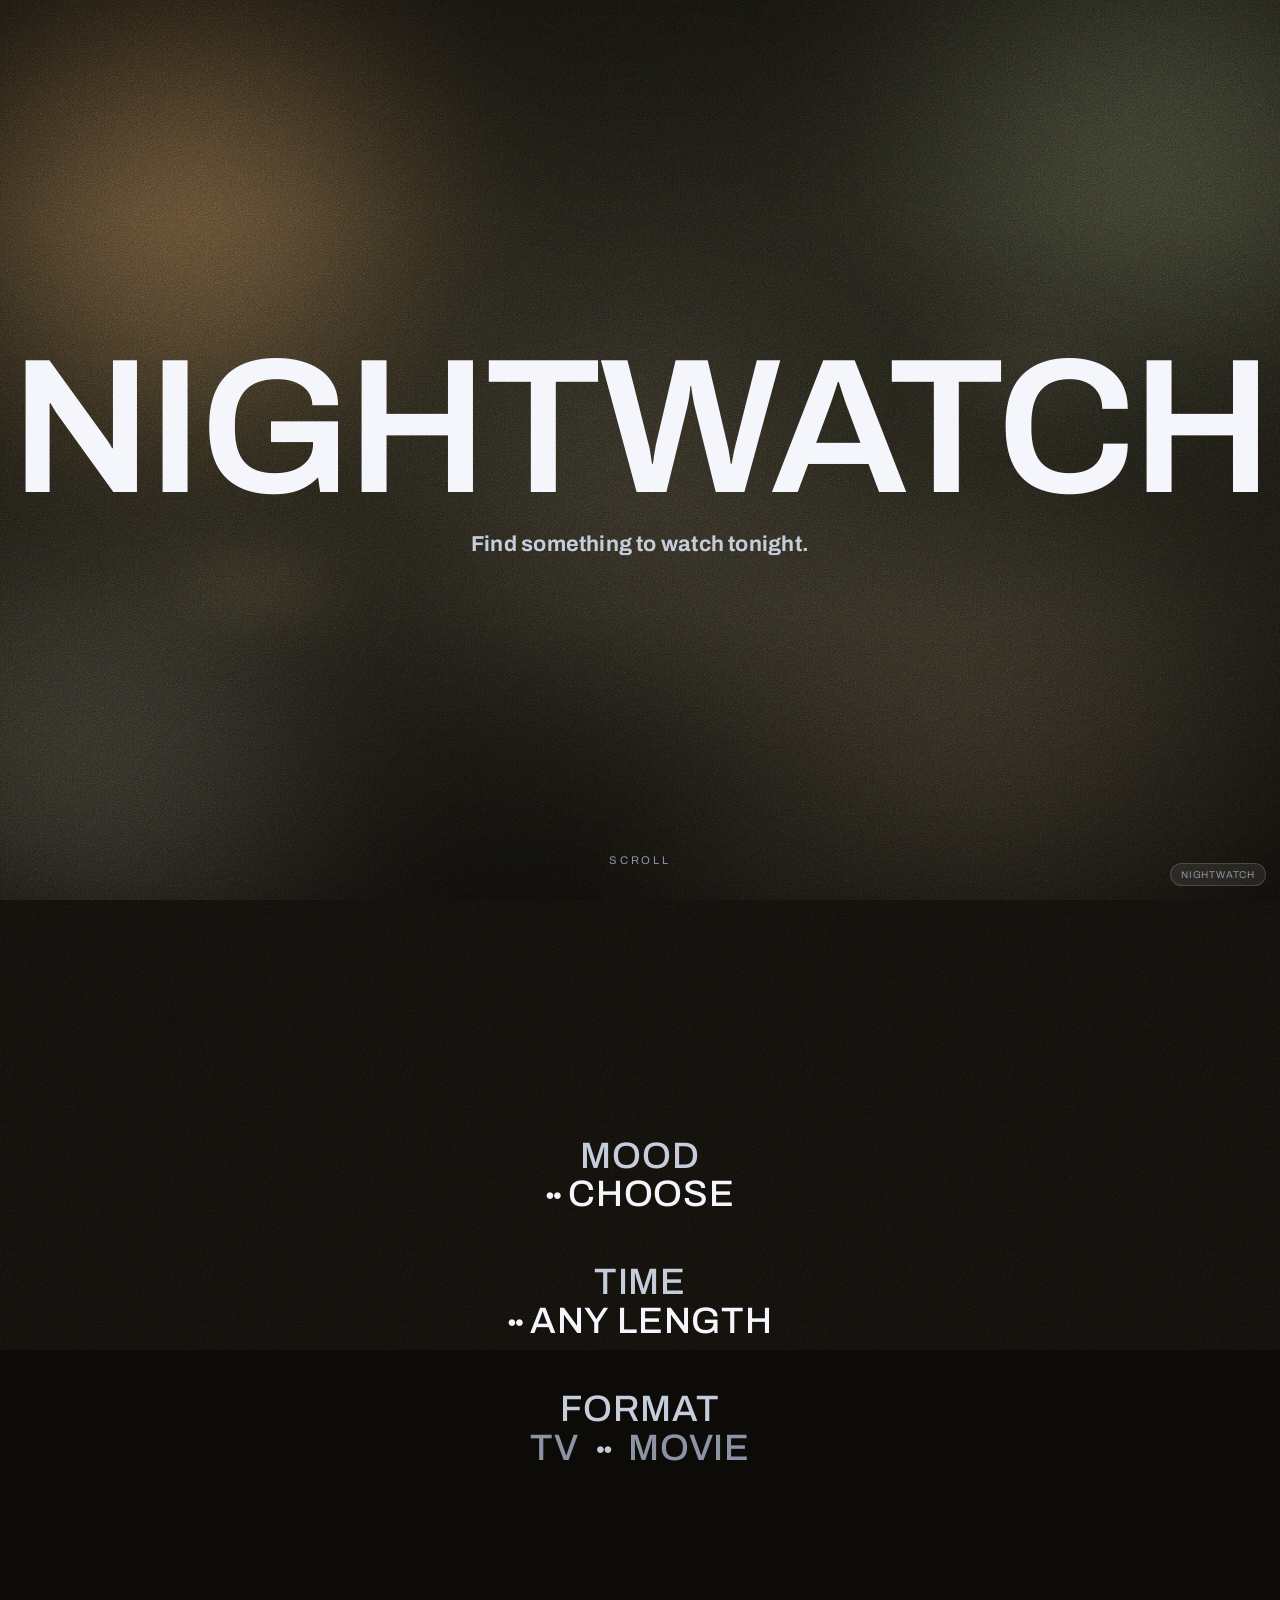
==== commit 1add3512: "Bold hero tagline" ====
--- a/index.html
+++ b/index.html
@@ -149,7 +149,7 @@
     margin: 20px 0 0;
     font-family: var(--font-body);
     font-size: clamp(0.95rem, 2vw, 1.35rem);
-    font-weight: 300;
+    font-weight: 700;
     color: var(--ink-dim);
     letter-spacing: 0.01em;
   }
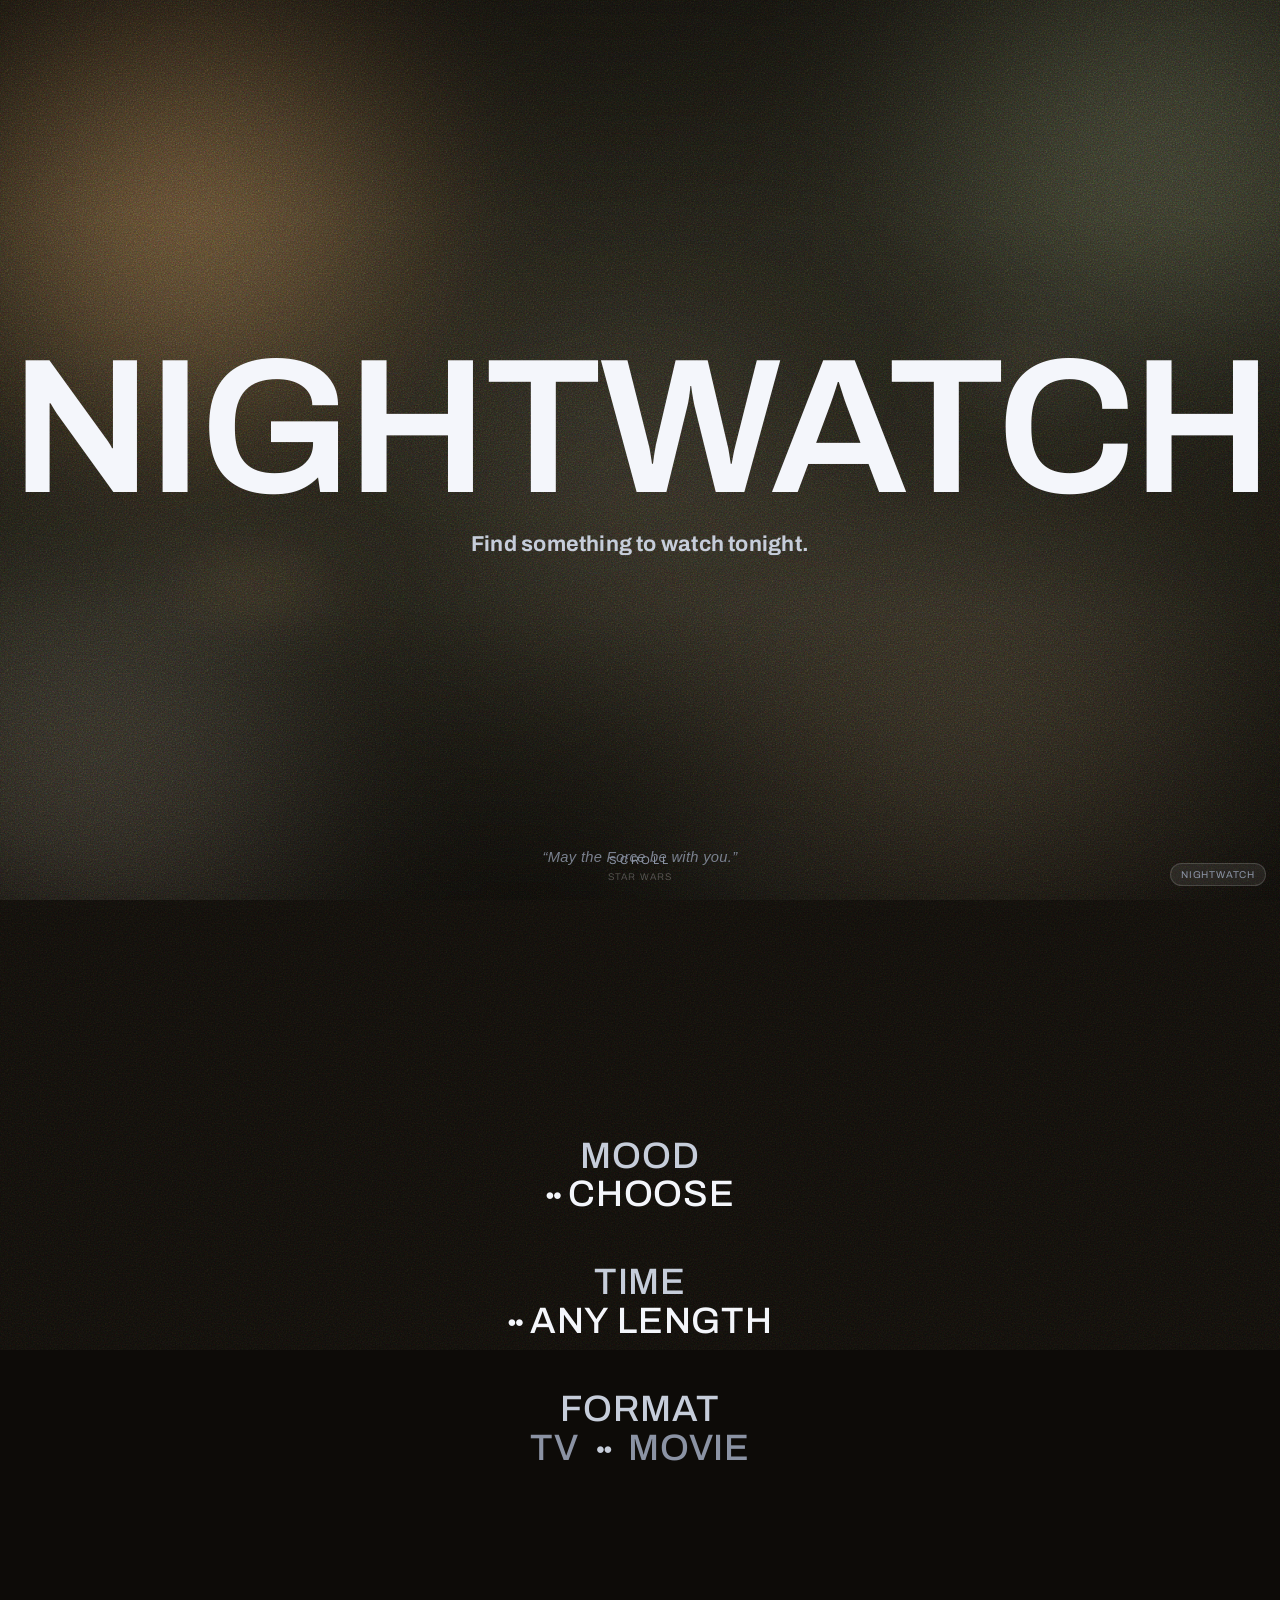
==== commit 06f563f0: "Add rotating movie quotes footer + OMDb Rotten Tomatoes integration (needs key)" ====
--- a/index.html
+++ b/index.html
@@ -455,6 +455,31 @@
     border: 1px solid rgba(255,255,255,0.15);
     padding: 5px 10px; border-radius: 999px;
   }
+
+  .info .meta .rt { color: #ff6347; }
+
+  .quote-ticker {
+    position: fixed; left: 50%; bottom: 16px; transform: translateX(-50%);
+    z-index: 49;
+    max-width: min(72vw, 620px);
+    text-align: center;
+    font-family: var(--font-body); font-weight: 300; font-style: italic;
+    font-size: clamp(0.72rem, 1.4vw, 0.92rem);
+    line-height: 1.4;
+    color: var(--ink-faint);
+    letter-spacing: 0.02em;
+    pointer-events: none;
+    opacity: 0;
+    transition: opacity 0.9s ease;
+  }
+  .quote-ticker.show { opacity: 0.85; }
+  .quote-ticker .qt-src {
+    display: block; margin-top: 3px;
+    font-style: normal; font-family: var(--font-mono);
+    font-size: 0.6rem; letter-spacing: 0.12em; text-transform: uppercase;
+    color: rgba(255,255,255,0.35);
+  }
+  @media (max-width: 720px) { .quote-ticker { display: none; } }
 </style>
 </head>
 <body>
@@ -505,6 +530,8 @@
   </section>
 
   <div class="proto-tag">nightwatch</div>
+
+  <div class="quote-ticker" id="quote-ticker" aria-live="polite"></div>
 
 <script>
 /* ---------------- Sample catalog (self-contained, no key needed) ---------------- */
@@ -678,10 +705,15 @@
 const TMDB_KEY = "6621d30d1b3228627a6915c46c8f94c6";
 const IMG_BASE = "https://image.tmdb.org/t/p/w500";
 const PROVIDER_REGIONS = ["NL", "US", "GB"];
+// Rotten Tomatoes scores come from OMDb (not TMDb). Get a free key at
+// https://www.omdbapi.com/apikey.aspx and paste it below to enable them.
+const OMDB_KEY = "";
 
 let shownIds = [];
 let currentPool = [];
 const providerCache = new Map();
+const movieDetailCache = new Map();
+const rtCache = new Map();
 
 function wid(item) { return item.type + ":" + item.id; }
 
@@ -708,7 +740,7 @@
   const res = await fetch(`https://api.themoviedb.org/3/discover/${mediaType}?${p.toString()}`);
   if (!res.ok) throw new Error("TMDb " + res.status);
   const data = await res.json();
-  return (data.results || []).map(r => ({
+  let items = (data.results || []).map(r => ({
     id: r.id,
     type: mediaType,
     title: mediaType === "movie" ? r.title : r.name,
@@ -719,6 +751,48 @@
     poster: r.poster_path ? IMG_BASE + r.poster_path : null,
     providers: null,
   }));
+  // TMDb's with_runtime filter is unreliable, so verify movie runtimes client-side.
+  if (mediaType === "movie" && state.time && state.time.value > 0) {
+    const limit = state.time.value + 10; // small grace so e.g. 95min fits a 90min budget
+    const checked = await Promise.all(items.map(async it => ({ it, rt: await fetchRuntime(it.id) })));
+    items = checked.filter(x => x.rt > 0 && x.rt <= limit).map(x => x.it);
+  }
+  return items;
+}
+
+async function fetchRuntime(id) { return (await fetchMovieDetail(id)).runtime; }
+
+async function fetchMovieDetail(id) {
+  if (movieDetailCache.has(id)) return movieDetailCache.get(id);
+  try {
+    const res = await fetch(`https://api.themoviedb.org/3/movie/${id}?api_key=${TMDB_KEY}`);
+    const d = await res.json();
+    const detail = { runtime: d.runtime || 0, imdb_id: d.imdb_id || null };
+    movieDetailCache.set(id, detail);
+    return detail;
+  } catch { return { runtime: 0, imdb_id: null }; }
+}
+
+async function fetchRottenTomatoes(item) {
+  if (!OMDB_KEY) return null;
+  const key = wid(item);
+  if (rtCache.has(key)) return rtCache.get(key);
+  try {
+    let imdbId = null;
+    if (item.type === "movie") {
+      imdbId = (await fetchMovieDetail(item.id)).imdb_id;
+    } else {
+      const r = await fetch(`https://api.themoviedb.org/3/tv/${item.id}/external_ids?api_key=${TMDB_KEY}`);
+      imdbId = (await r.json()).imdb_id || null;
+    }
+    if (!imdbId) { rtCache.set(key, null); return null; }
+    const o = await fetch(`https://www.omdbapi.com/?i=${imdbId}&apikey=${OMDB_KEY}`);
+    const od = await o.json();
+    const rt = (od.Ratings || []).find(x => x.Source === "Rotten Tomatoes");
+    const val = rt ? rt.Value : null;
+    rtCache.set(key, val);
+    return val;
+  } catch { rtCache.set(key, null); return null; }
 }
 
 async function buildPool() {
@@ -777,6 +851,7 @@
       <h3>${item.title}</h3>
       <div class="meta">
         <span>${item.year || "—"}</span><span>★ ${item.rating.toFixed(1)}</span>
+        <span class="rt" hidden></span>
         <span>${gnames.slice(0, 3).join(" · ")}</span>
       </div>
       <p class="overview">${item.overview}</p>
@@ -789,6 +864,7 @@
     onWatched(item, card);
   });
   populateProviders(item, card);
+  populateRatings(item, card);
   return card;
 }
 
@@ -804,6 +880,13 @@
     label.textContent = "Not on major streaming here";
     chips.innerHTML = "";
   }
+}
+
+async function populateRatings(item, card) {
+  const val = await fetchRottenTomatoes(item);
+  if (!val || !card.isConnected) return;
+  const rtEl = card.querySelector(".rt");
+  if (rtEl) { rtEl.textContent = "🍅 " + val; rtEl.hidden = false; }
 }
 
 function onWatched(item, card) {
@@ -836,7 +919,10 @@
   shownIds = items.map(wid);
   el.results.innerHTML = "";
   if (items.length === 0) {
-    el.results.innerHTML = `<div class="empty">Nothing matched those choices — try a different mood, format, or more time.</div>`;
+    const suggestMore = state.time && state.time.value > 0;
+    el.results.innerHTML = `<div class="empty">${suggestMore
+      ? "Nothing worth watching fits in that little time tonight. Why not give yourself a bit longer and settle in?"
+      : "Nothing matched those choices — try a different mood or format."}</div>`;
     return;
   }
   items.forEach(item => el.results.appendChild(createCard(item)));
@@ -845,6 +931,48 @@
 function scrollToResults() {
   setTimeout(() => document.getElementById("results-wrap").scrollIntoView({ behavior: "smooth", block: "start" }), 60);
 }
+
+/* ---------------- Rotating movie quotes ---------------- */
+const MOVIE_QUOTES = [
+  { q: "May the Force be with you.", src: "Star Wars" },
+  { q: "Here's looking at you, kid.", src: "Casablanca" },
+  { q: "You talking to me?", src: "Taxi Driver" },
+  { q: "I'll be back.", src: "The Terminator" },
+  { q: "Frankly, my dear, I don't give a damn.", src: "Gone with the Wind" },
+  { q: "Say hello to my little friend!", src: "Scarface" },
+  { q: "Life is like a box of chocolates.", src: "Forrest Gump" },
+  { q: "I see dead people.", src: "The Sixth Sense" },
+  { q: "There's no place like home.", src: "The Wizard of Oz" },
+  { q: "Why so serious?", src: "The Dark Knight" },
+  { q: "To infinity and beyond!", src: "Toy Story" },
+  { q: "I'm going to make him an offer he can't refuse.", src: "The Godfather" },
+  { q: "Just keep swimming.", src: "Finding Nemo" },
+  { q: "Roads? Where we're going we don't need roads.", src: "Back to the Future" },
+  { q: "Carpe diem. Seize the day, boys.", src: "Dead Poets Society" },
+];
+
+function initQuoteTicker() {
+  const ticker = document.getElementById("quote-ticker");
+  if (!ticker) return;
+  let order = shuffle([...MOVIE_QUOTES.keys()]);
+  let i = 0;
+  function render() {
+    const { q, src } = MOVIE_QUOTES[order[i]];
+    ticker.innerHTML = `“${q}”<span class="qt-src">${src}</span>`;
+    ticker.classList.add("show");
+  }
+  function cycle() {
+    ticker.classList.remove("show");
+    setTimeout(() => {
+      i = (i + 1) % order.length;
+      if (i === 0) order = shuffle([...MOVIE_QUOTES.keys()]);
+      render();
+    }, 900);
+  }
+  render();
+  setInterval(cycle, 7000);
+}
+initQuoteTicker();
 </script>
 </body>
 </html>
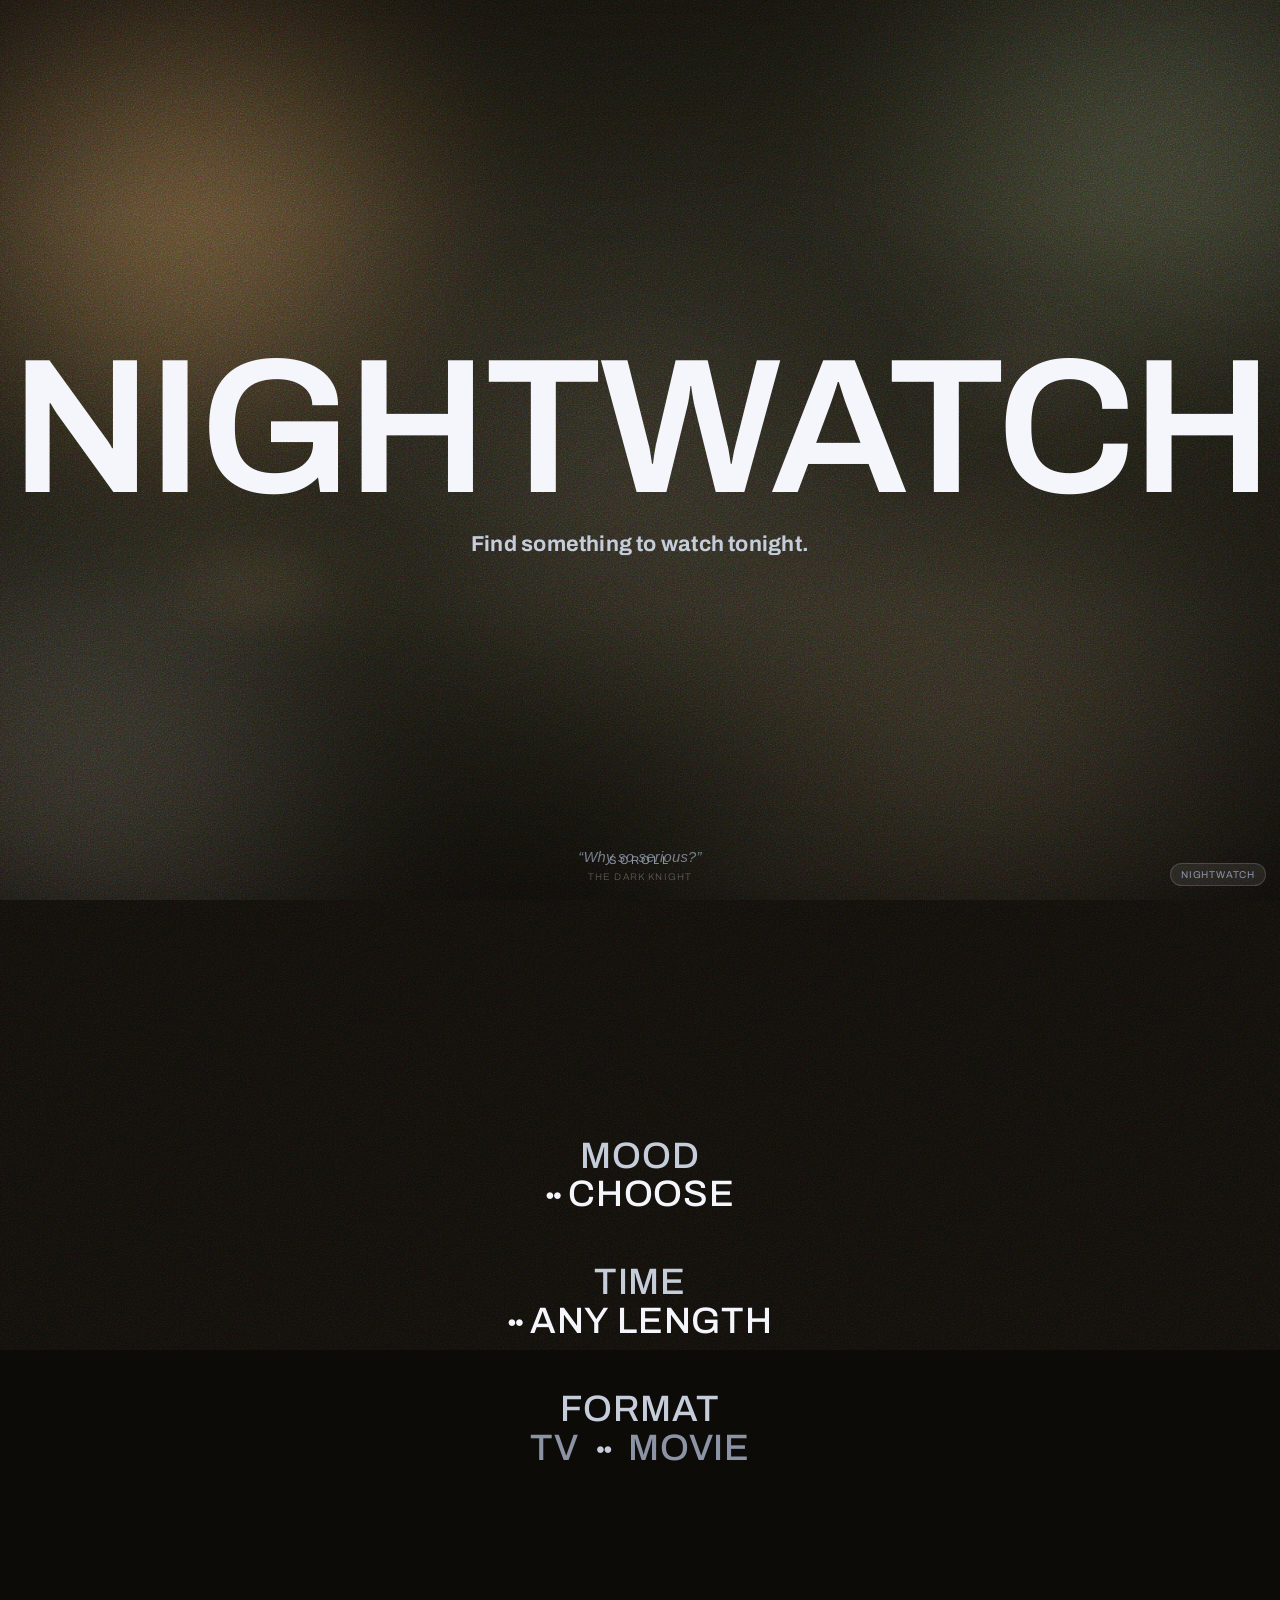
==== commit af1842f8: "Rotate footer quote on each new search instead of on a timer" ====
--- a/index.html
+++ b/index.html
@@ -906,6 +906,7 @@
 
 async function showResults() {
   el.results.innerHTML = `<div class="empty">Finding something to watch…</div>`;
+  if (window.nextQuote) window.nextQuote();
   scrollToResults();
   let pool;
   try {
@@ -961,16 +962,15 @@
     ticker.innerHTML = `“${q}”<span class="qt-src">${src}</span>`;
     ticker.classList.add("show");
   }
-  function cycle() {
+  window.nextQuote = function () {
     ticker.classList.remove("show");
     setTimeout(() => {
       i = (i + 1) % order.length;
       if (i === 0) order = shuffle([...MOVIE_QUOTES.keys()]);
       render();
-    }, 900);
-  }
+    }, 500);
+  };
   render();
-  setInterval(cycle, 7000);
 }
 initQuoteTicker();
 </script>
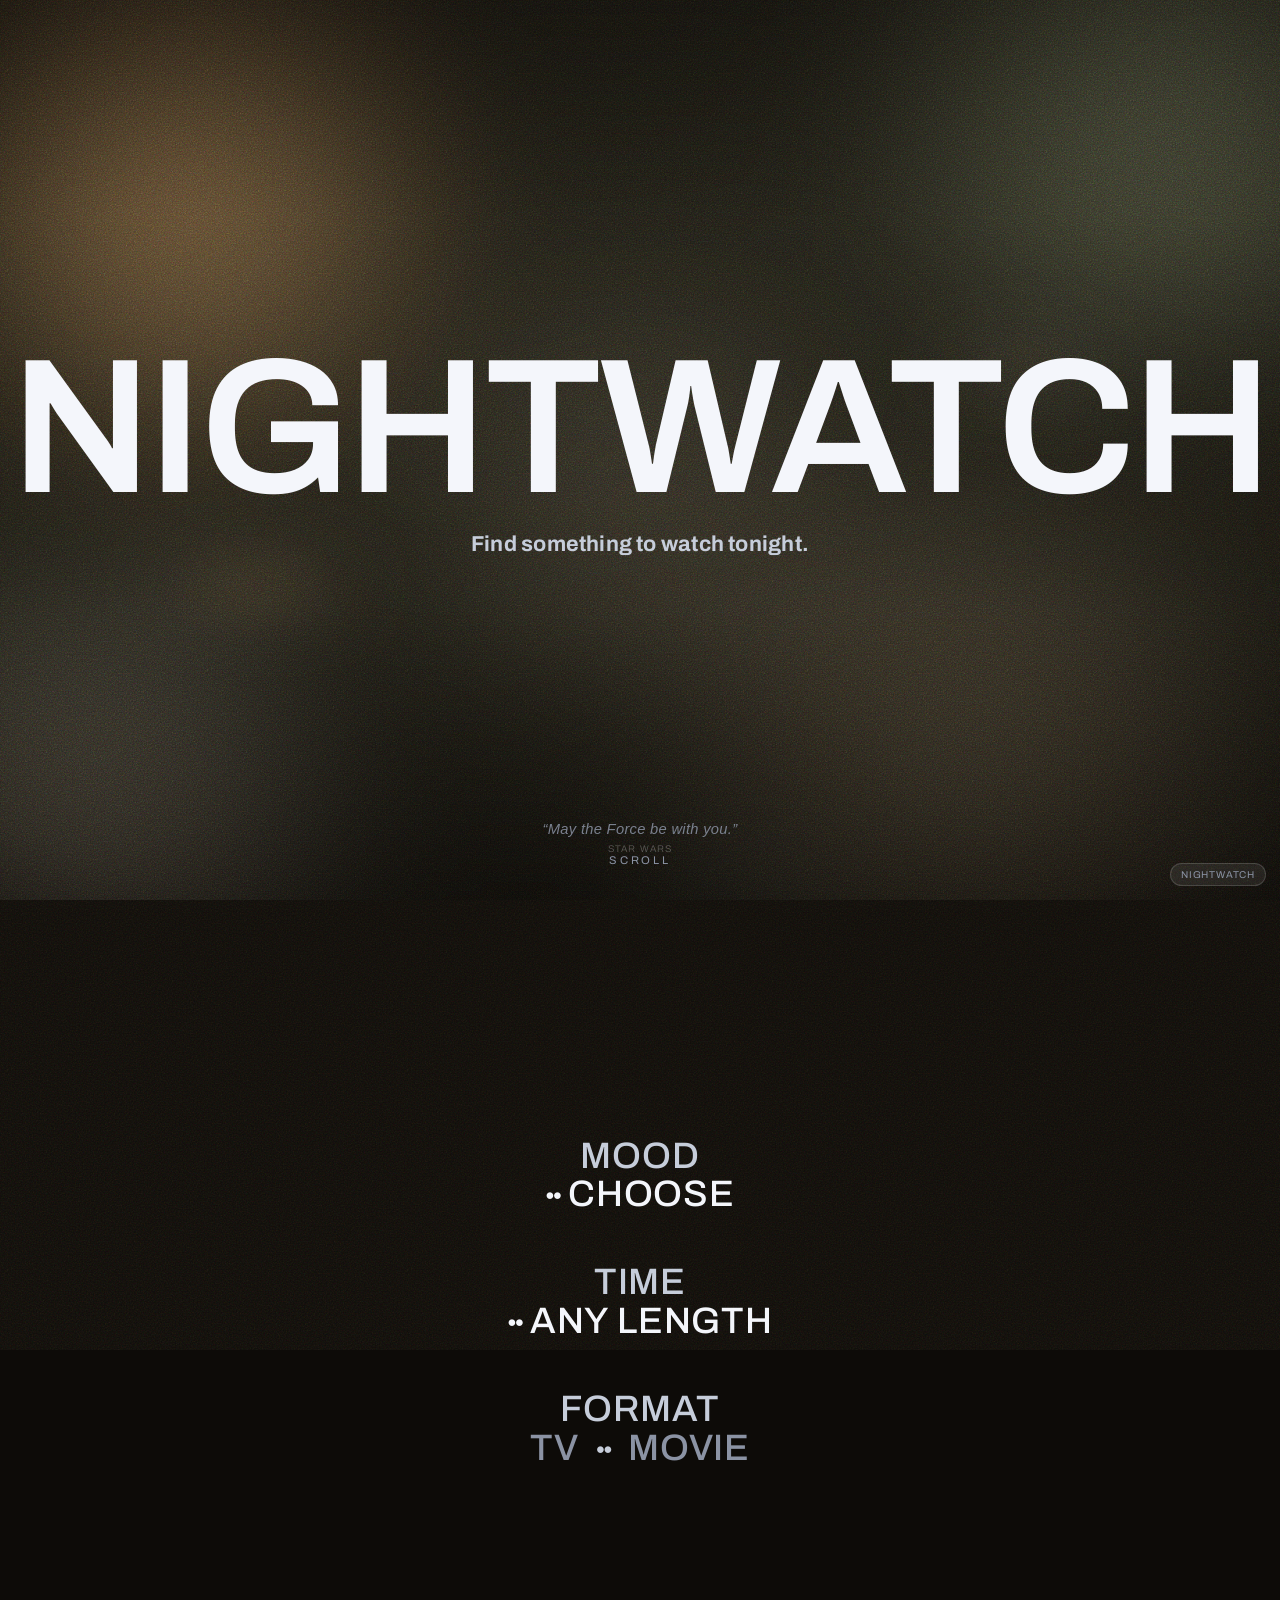
==== commit 03eb0615: "Add breathing room below footer quote" ====
--- a/index.html
+++ b/index.html
@@ -459,7 +459,7 @@
   .info .meta .rt { color: #ff6347; }
 
   .quote-ticker {
-    position: fixed; left: 50%; bottom: 16px; transform: translateX(-50%);
+    position: fixed; left: 50%; bottom: 44px; transform: translateX(-50%);
     z-index: 49;
     max-width: min(72vw, 620px);
     text-align: center;
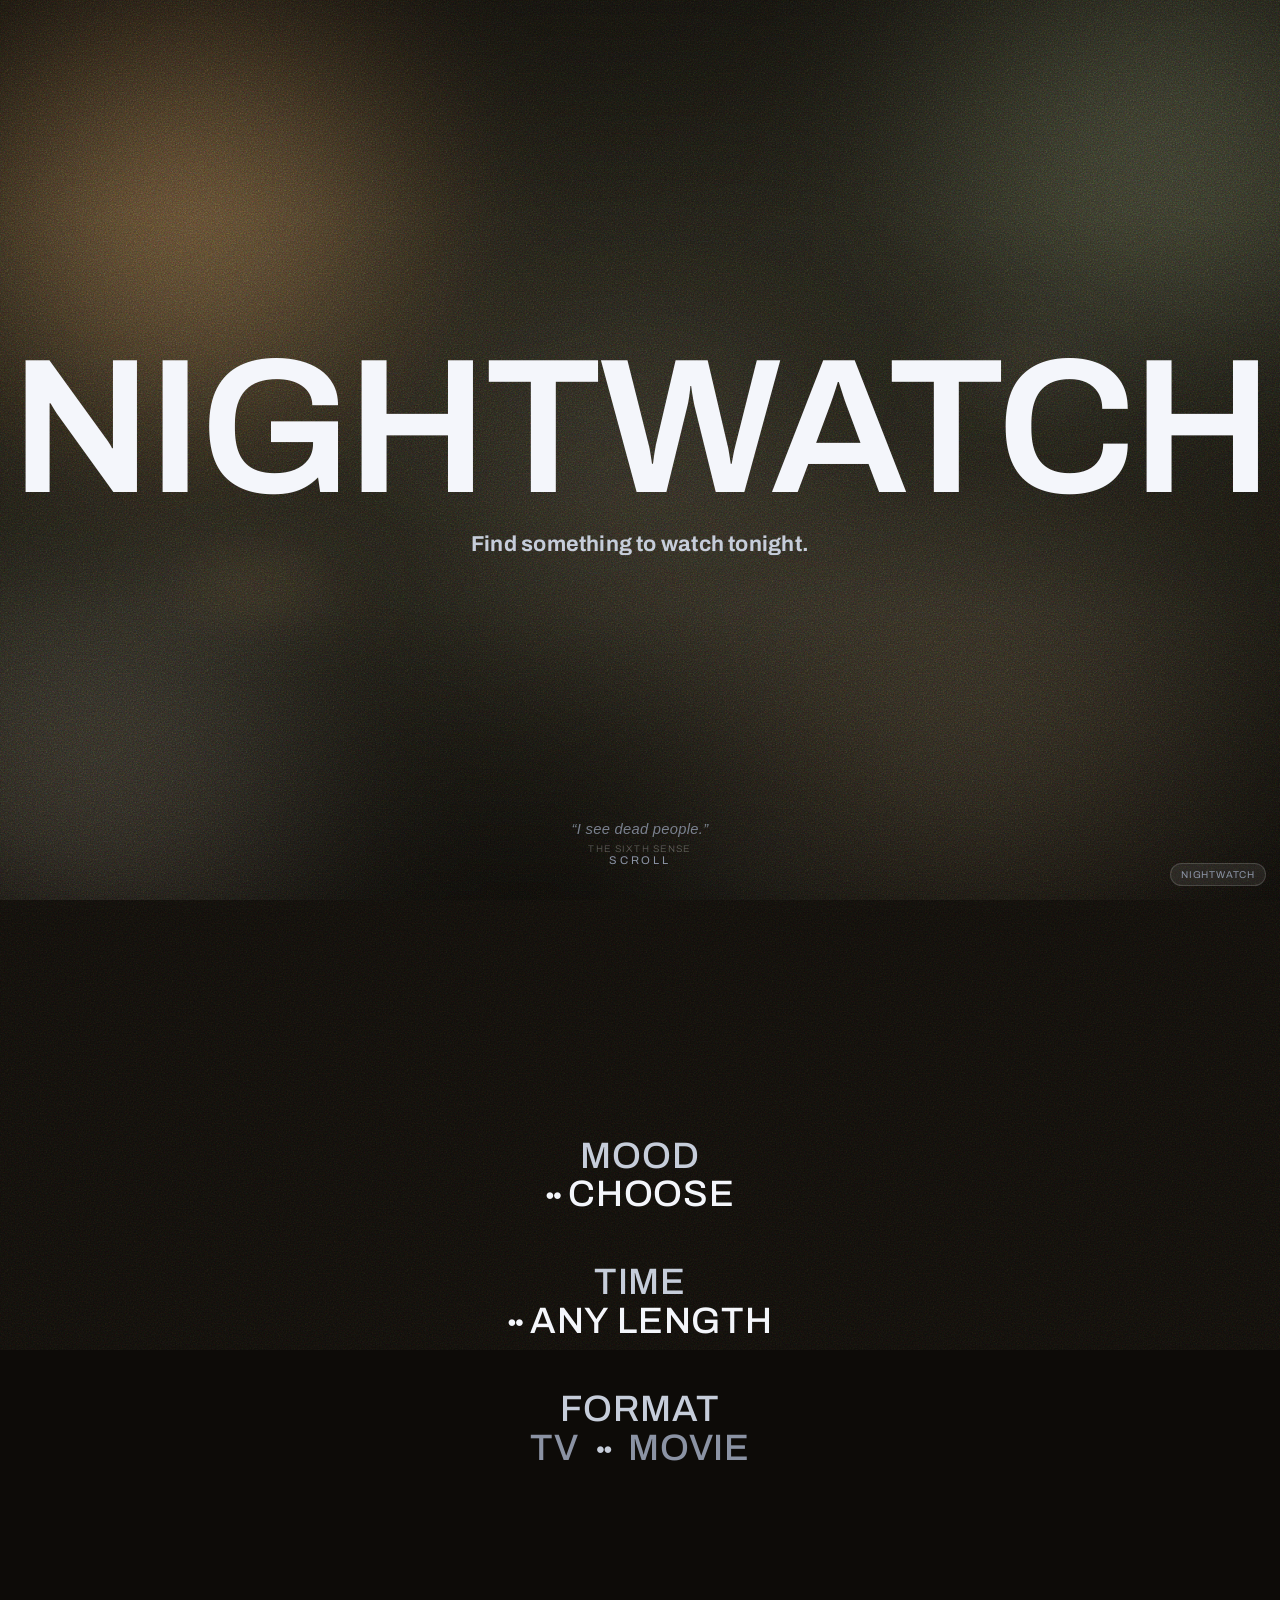
==== commit 117e8781: "Prefer streaming-available titles; at most one without streaming" ====
--- a/index.html
+++ b/index.html
@@ -889,11 +889,12 @@
   if (rtEl) { rtEl.textContent = "🍅 " + val; rtEl.hidden = false; }
 }
 
-function onWatched(item, card) {
+async function onWatched(item, card) {
   state.watched.add(wid(item));
   saveWatched();
   shownIds = shownIds.filter(id => id !== wid(item));
-  const replacement = currentPool.find(x => !state.watched.has(wid(x)) && !shownIds.includes(wid(x)));
+  const candidates = currentPool.filter(x => !state.watched.has(wid(x)) && !shownIds.includes(wid(x)));
+  const [replacement] = await selectWithStreaming(candidates, 1);
   if (replacement) {
     shownIds.push(wid(replacement));
     card.replaceWith(createCard(replacement));
@@ -916,7 +917,7 @@
     return;
   }
   currentPool = pool.filter(x => !state.watched.has(wid(x)));
-  const items = currentPool.slice(0, 5);
+  const items = await selectWithStreaming(currentPool, 5);
   shownIds = items.map(wid);
   el.results.innerHTML = "";
   if (items.length === 0) {
@@ -927,6 +928,22 @@
     return;
   }
   items.forEach(item => el.results.appendChild(createCard(item)));
+}
+
+// Prefer titles that are streaming somewhere; allow at most one without.
+async function selectWithStreaming(pool, n) {
+  const withStream = [];
+  const withoutStream = [];
+  for (const item of pool) {
+    if (withStream.length >= n) break;
+    const list = await fetchProviders(item);
+    item.providers = list;
+    if (list.length) withStream.push(item);
+    else if (withoutStream.length < 1) withoutStream.push(item);
+  }
+  let result = withStream.slice(0, n);
+  if (result.length < n) result = result.concat(withoutStream).slice(0, n);
+  return result;
 }
 
 function scrollToResults() {
